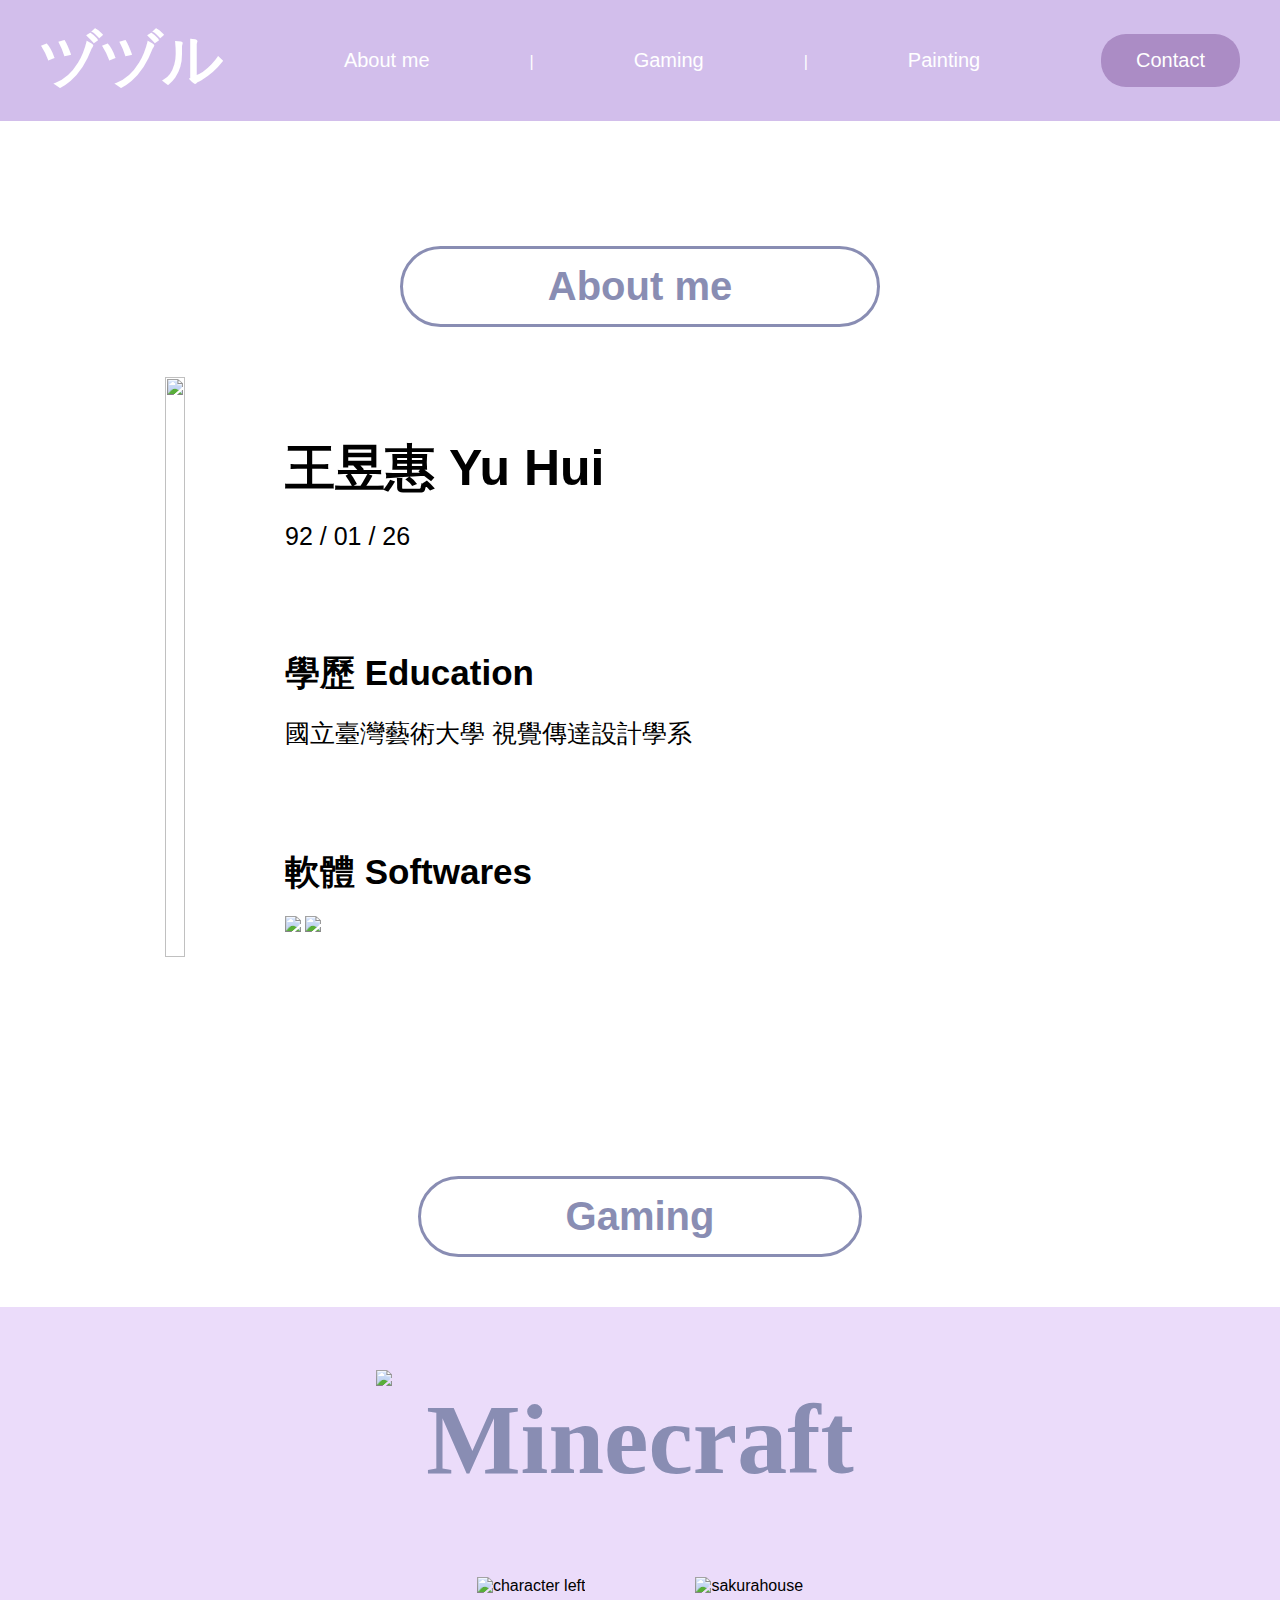
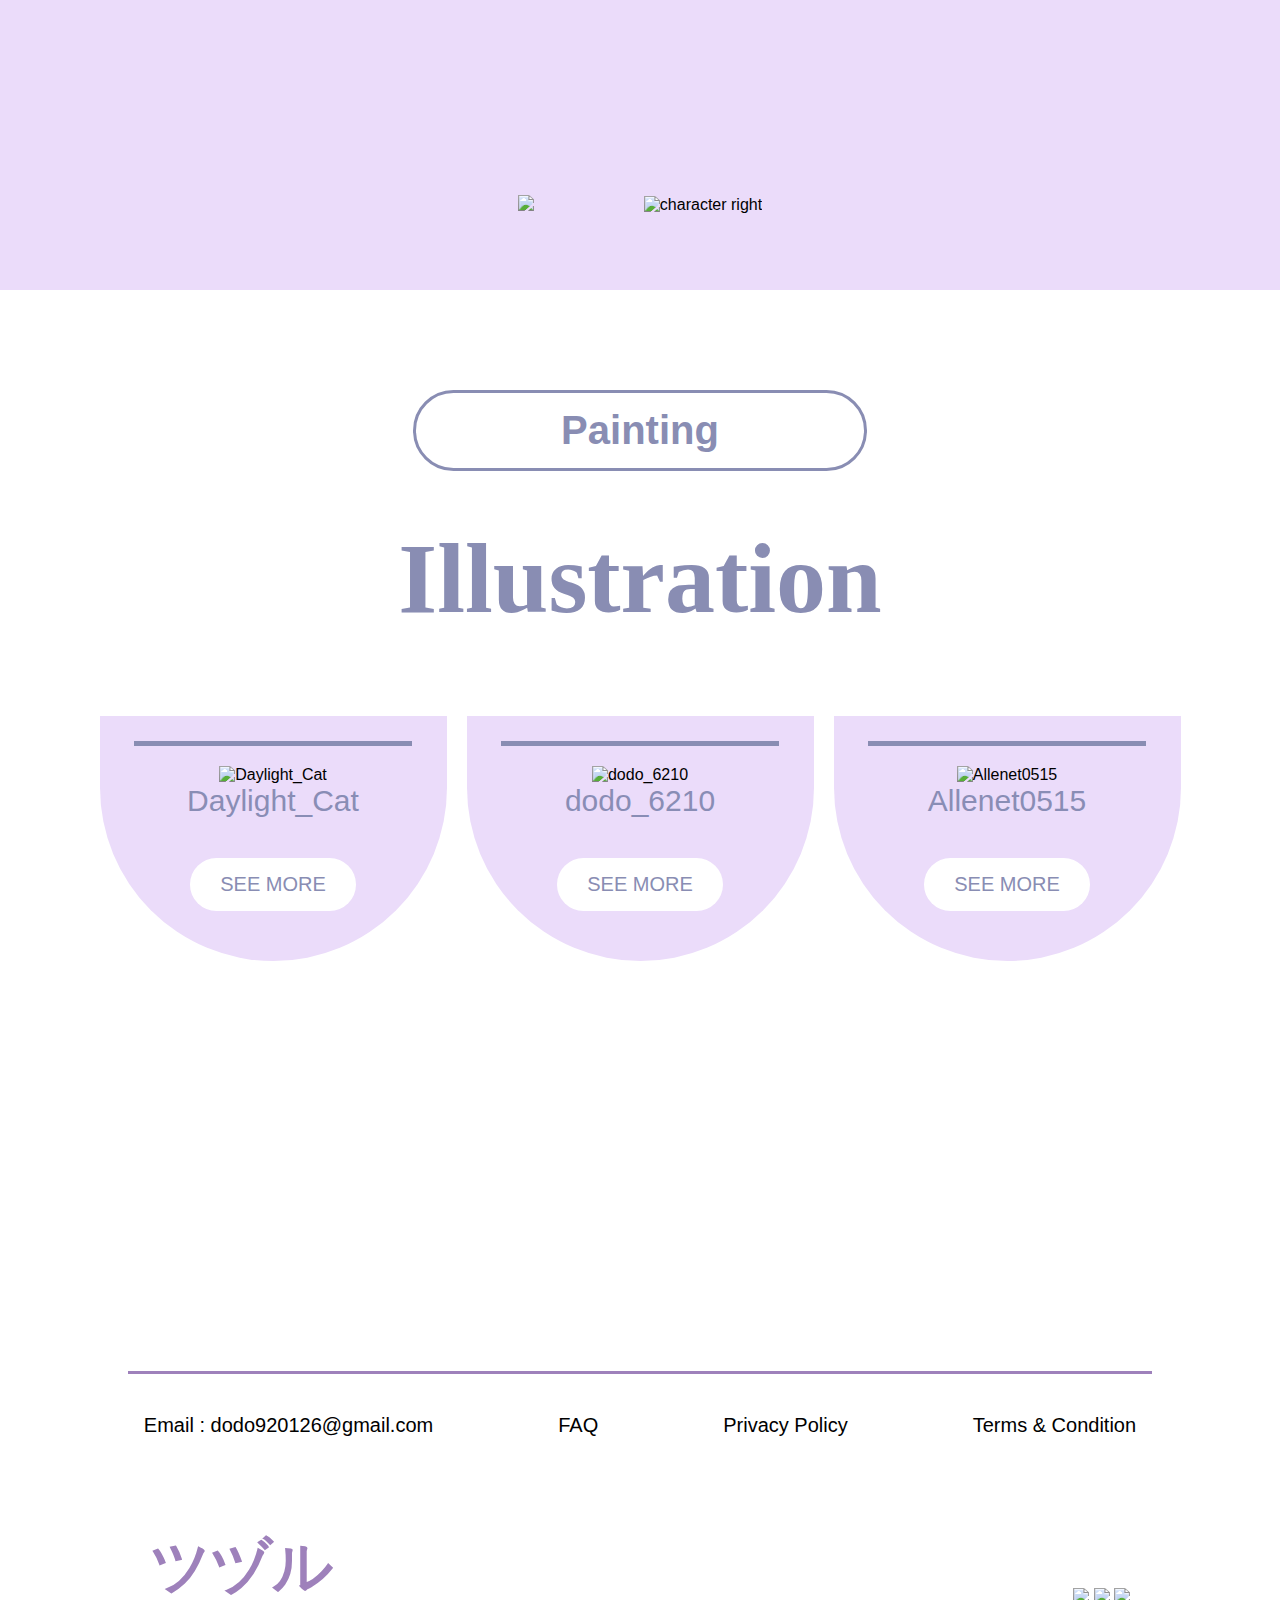
==== 11150618/index.html @ 2db4c96d "Add files via upload" ====
<!DOCTYPE html>
<html lang="en">
  <head>
    <meta charset="UTF-8" />
    <meta name="viewport" content="width=device-width, initial-scale=1.0" />
    <title>嘟嘟嚕ヅヅル</title>
    <link rel="stylesheet" href="style.css" />
  </head>
  <body>
    <nav class="navbar">
      <div class="logo">ヅヅル</div>
      <ul class="nav-links">
        <li><a href="#">About me</a></li>
        <li><a href="#">Gaming</a></li>
        <li><a href="#">Painting</a></li>
      </ul>
      <button class="contact-button">Contact</button>
    </nav>
    <section class="about-me">
      <div class="about-header">About me</div>
      <div class="about-content">
        <div class="profile-image"><img src="/img/QQdodo.jpg" /></div>
        <div class="info">
          <h1>王昱惠 Yu Hui</h1>
          <p>92 / 01 / 26</p>
          <div class="education">
            <h2>學歷 Education</h2>
            <p>國立臺灣藝術大學 視覺傳達設計學系</p>
          </div>
          <div class="softwares">
            <h2>軟體 Softwares</h2>
            <div class="software-icons">
              <img src="/img/word.png" />
              <img src="/img/excel.png" />
            </div>
          </div>
        </div>
      </div>
    </section>
    <section class="gaming">
      <div class="game-header">Gaming</div>
      <div class="content">
        <hi class="title">Minecraft</hi>
        <div class="image-groups">
          <div class="image-group">
            <div class="character">
              <img src="/img/skin1.png" alt="character left" />
            </div>
            <div class="main-image">
              <img src="/img/sakurahouse.png" alt="sakurahouse" />
            </div>
          </div>
          <div class="image-group">
            <div class="main-image">
              <img src="/img/nighthouse.png" />
            </div>
            <div class="character">
              <img src="/img/skin2.png" alt="character right" />
            </div>
          </div>
        </div>
        <div class="cat">
          <img src="/img/cat.png" />
        </div>
      </div>
    </section>
    <section class="illustration">
      <div class="illust-header">Painting</div>
      <div class="illust-title">Illustration</div>
      <div class="card-container">
        <div class="card">
          <img src="/img/Daylight_Cat.jpg" alt="Daylight_Cat" />
          <p>Daylight_Cat</p>
          <button>SEE MORE</button>
        </div>
        <div class="card">
          <img src="/img/dodo_6210.jpg" alt="dodo_6210" />
          <p>dodo_6210</p>
          <button>SEE MORE</button>
        </div>
        <div class="card">
          <img src="/img/Allenet0615.jpg" alt="Allenet0515" />
          <p>Allenet0515</p>
          <button>SEE MORE</button>
        </div>
      </div>
    </section>
    <footer class="footer">
      <div class="footer-line"></div>
      <div class="footer-content">
        <nav class="footer-nav">
          <p><a href="#">Email : dodo920126@gmail.com</a></p>
          <p><a href="#">FAQ</a></p>
          <p><a href="#">Privacy Policy</a></p>
          <p><a href="#">Terms & Condition</a></p>
        </nav>
      </div>
      <div class="footer2">
        <div class="footer-logo">
          <p>ツヅル</p>
        </div>
        <div class="footer-social">
          <a href="#"><img src="/img/Instagram.png" /></a>
          <a href="#"><img src="/img/Facebook.png" /></a>
          <a href="#"><img src="/img/LINE.png" /></a>
        </div>
      </div>
    </footer>
  </body>
</html>
---- 11150618/style.css ----
* {
  box-sizing: border-box;
}
body {
  margin: 0;
  font-family: Arial, sans-serif;
}
.navbar {
  display: flex;
  align-items: center;
  justify-content: space-between;
  padding: 20px 40px;
  background-color: #d2beeb;
}
.logo {
  font-size: 60px;
  font-weight: bold;
  color: #fff;
}
.nav-links {
  list-style: none;
  display: flex;
  gap: 100px;
  padding: 0;
}
.nav-links li {
  display: inline;
}
.nav-links a {
  text-decoration: none;
  color: #fff;
  font-size: 20px;
}
.nav-links li:not(:last-child)::after {
  content: "|";
  margin-left: 100px;
  color: #fff;
}
.contact-button {
  background-color: #ab8cc5;
  color: #fff;
  border: 0;
  padding: 15px 35px;
  border-radius: 25px;
  font-size: 20px;
}
.contact-button:hover {
  background-color: #9c7cb5;
}
.about-me {
  margin-top: 125px;
  display: flex;
  flex-direction: column;
  align-items: center;
}
.about-header {
  font-size: 40px;
  font-weight: bold;
  border: 3px solid #898db3;
  border-radius: 50px;
  padding: 15px 145px;
  color: #898db3;
  margin-bottom: 50px;
}
.about-content {
  display: flex;
  gap: 100px;
  align-items: center;
  align-self: stretch;
  background-color: #fff;
  padding-left: 165px;
}
.profile-image img {
  width: 100%;
  height: 580px;
  object-fit: cover;
}
.info {
  display: flex;
  flex-direction: column;
  gap: 70px;
}
h1 {
  font-size: 50px;
  margin-bottom: -50px;
}
p {
  font-size: 25px;
  margin: 0;
}
.education h2,
.softwares h2 {
  font-size: 35px;
  margin-bottom: 20px;
}
.softwares-icon {
  display: flex;
  gap: 10px;
}
.icon img {
  width: 100%;
  height: 80px;
}
.gaming {
  margin-top: 215px;
  text-align: center;
  position: relative;
}
.game-header {
  font-size: 40px;
  font-weight: bold;
  color: #898db3;
  border: 3px solid #898db3;
  border-radius: 50px;
  display: inline-block;
  padding: 15px 145px;
  margin-bottom: 50px;
}
.content {
  background-color: #ebdcfa;
  padding: 75px 95px;
}
.title {
  font-size: 100px;
  font-family: serif;
  font-weight: bold;
  color: #898db3;
  margin-bottom: 80px;
}
.image-groups {
  display: flex;
  flex-direction: column;
  justify-content: center;
  align-items: center;
  gap: 120px;
}
.image-group {
  display: flex;
  align-items: center;
  justify-content: center;
  gap: 110px;
  margin-top: 80px;
}
.main-image img {
  width: 750px;
  height: auto;
}
.character img {
  width: 225px;
  height: auto;
}
.cat {
  position: absolute;
  left: 30%;
  bottom: 500px;
  transform: translateX(-50%);
}
.cat img {
  width: 300px;
  height: auto;
}
.illustration {
  text-align: center;
  margin-top: 100px;
}
.illust-header {
  font-size: 40px;
  font-weight: bold;
  color: #898db3;
  border: 3px solid #898db3;
  border-radius: 50px;
  display: inline-block;
  padding: 15px 145px;
  margin-bottom: 50px;
}
.illust-title {
  font-size: 100px;
  font-family: serif;
  font-weight: bold;
  color: #898db3;
  margin-bottom: 80px;
}
.card-container {
  display: flex;
  flex-direction: row;
  justify-content: center;
  gap: 20px;
}
.card {
  background-color: #ebdcfa;
  border-radius: 0 0 233px 233px;
  padding: 50px 25px;
  width: 347px;
  text-align: center;
  position: relative;
}
.card::before {
  content: "";
  position: absolute;
  top: 25px;
  left: 10%;
  width: 80%;
  height: 5px; /* 線條高度 */
  background-color: #898db3;
}
.card img {
  width: 100%;
}
.card p {
  font-size: 30px;
  color: #898db5;
  margin: 0 0 40px 0;
}
.card button {
  background-color: #fff;
  color: #898db3;
  border: none;
  border-radius: 35px;
  padding: 15px 30px;
  font-size: 20px;
}
.card button:hover {
  background-color: #d2beeb;
  color: #fff;
}
.footer {
  margin-top: 410px;
  margin-bottom: 90px;
  text-align: center;
}
.footer-line {
  width: 80%;
  height: 3px;
  background-color: #9e81bb;
  margin: 40px auto;
}
.footer-content {
  display: flex;
  justify-content: space-around;
  gap: 130px;
}
.footer-content p {
  margin: 0;
  font-size: 20px;
}
.footer-nav {
  display: flex;
  justify-content: center;
  gap: 125px;
}
.footer-nav a {
  text-decoration: none;
  color: #000;
}
.footer2 {
  display: flex;
  flex-direction: row;
  margin-top: 90px;
  justify-content: space-between;
  padding: 0 150px;
  align-items: end;
}
.footer-logo p {
  font-size: 60px;
  color: #9e81bb;
  font-weight: bold;
}
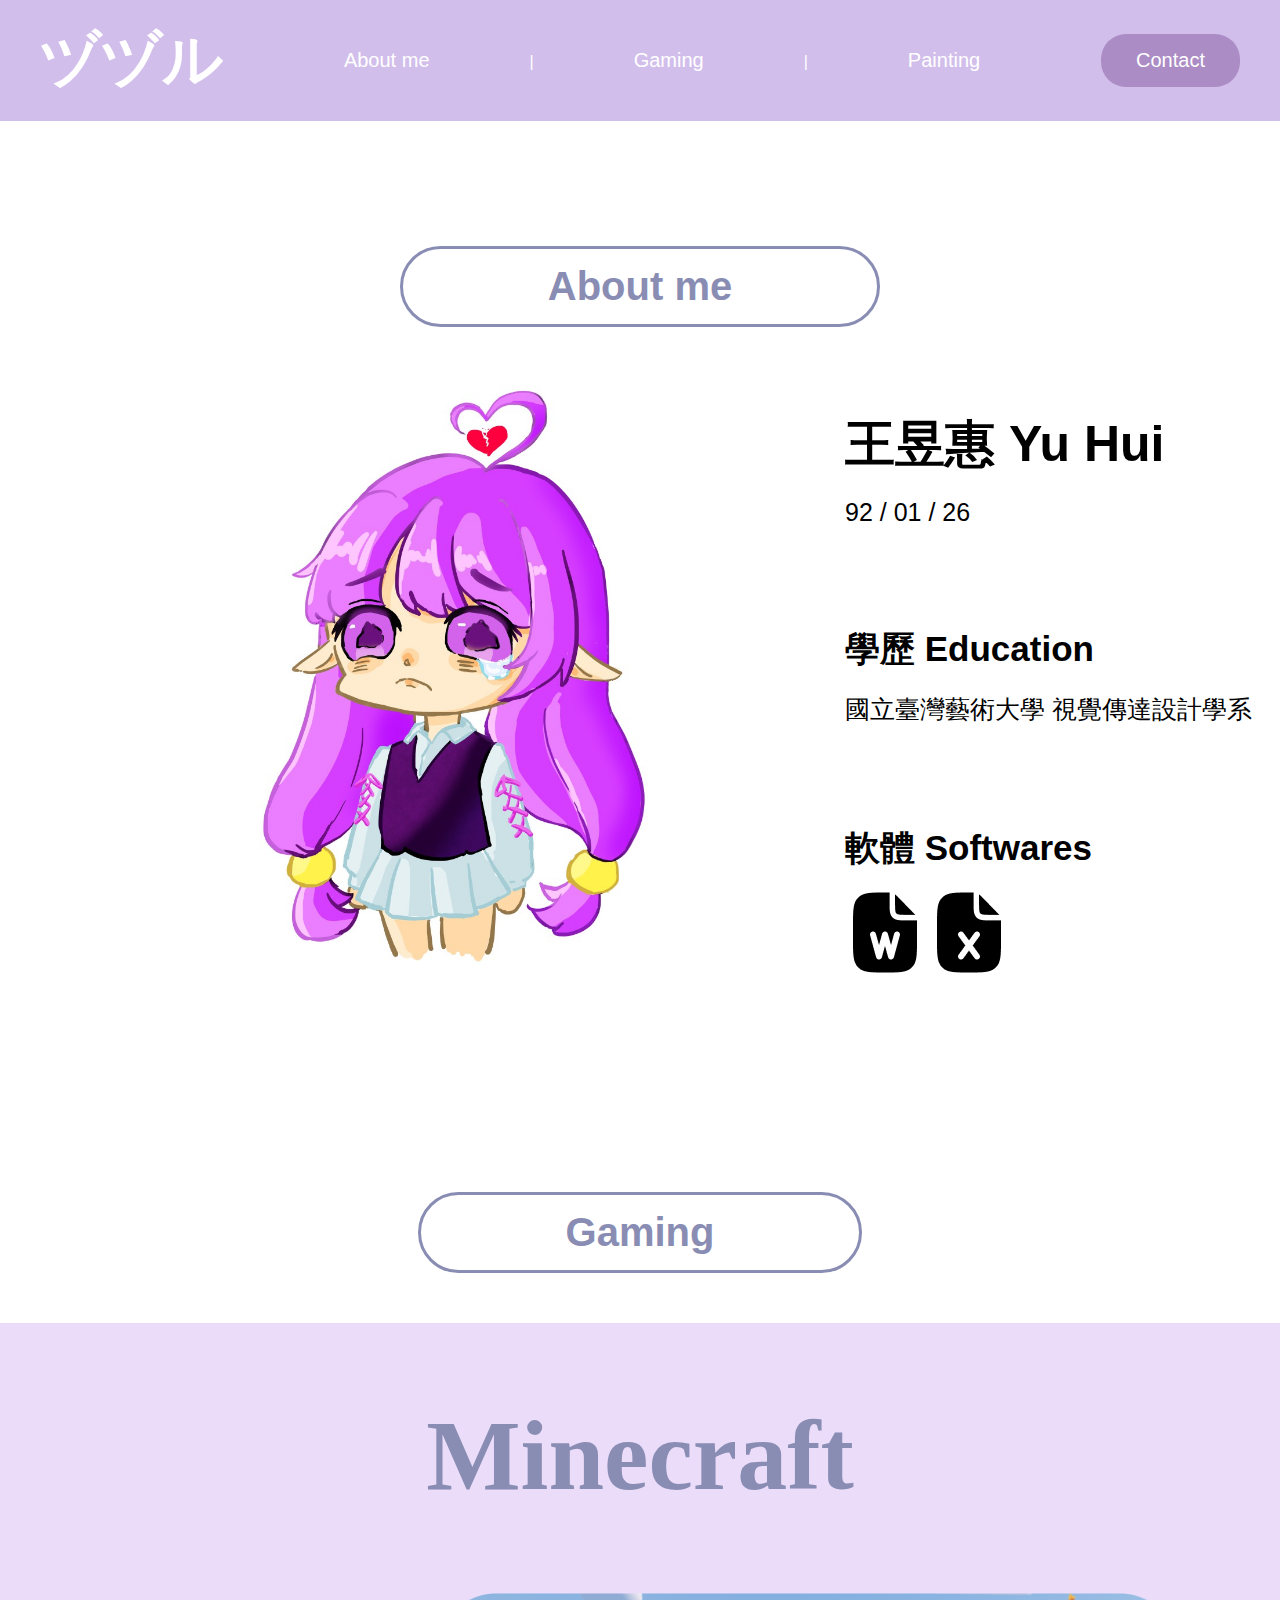
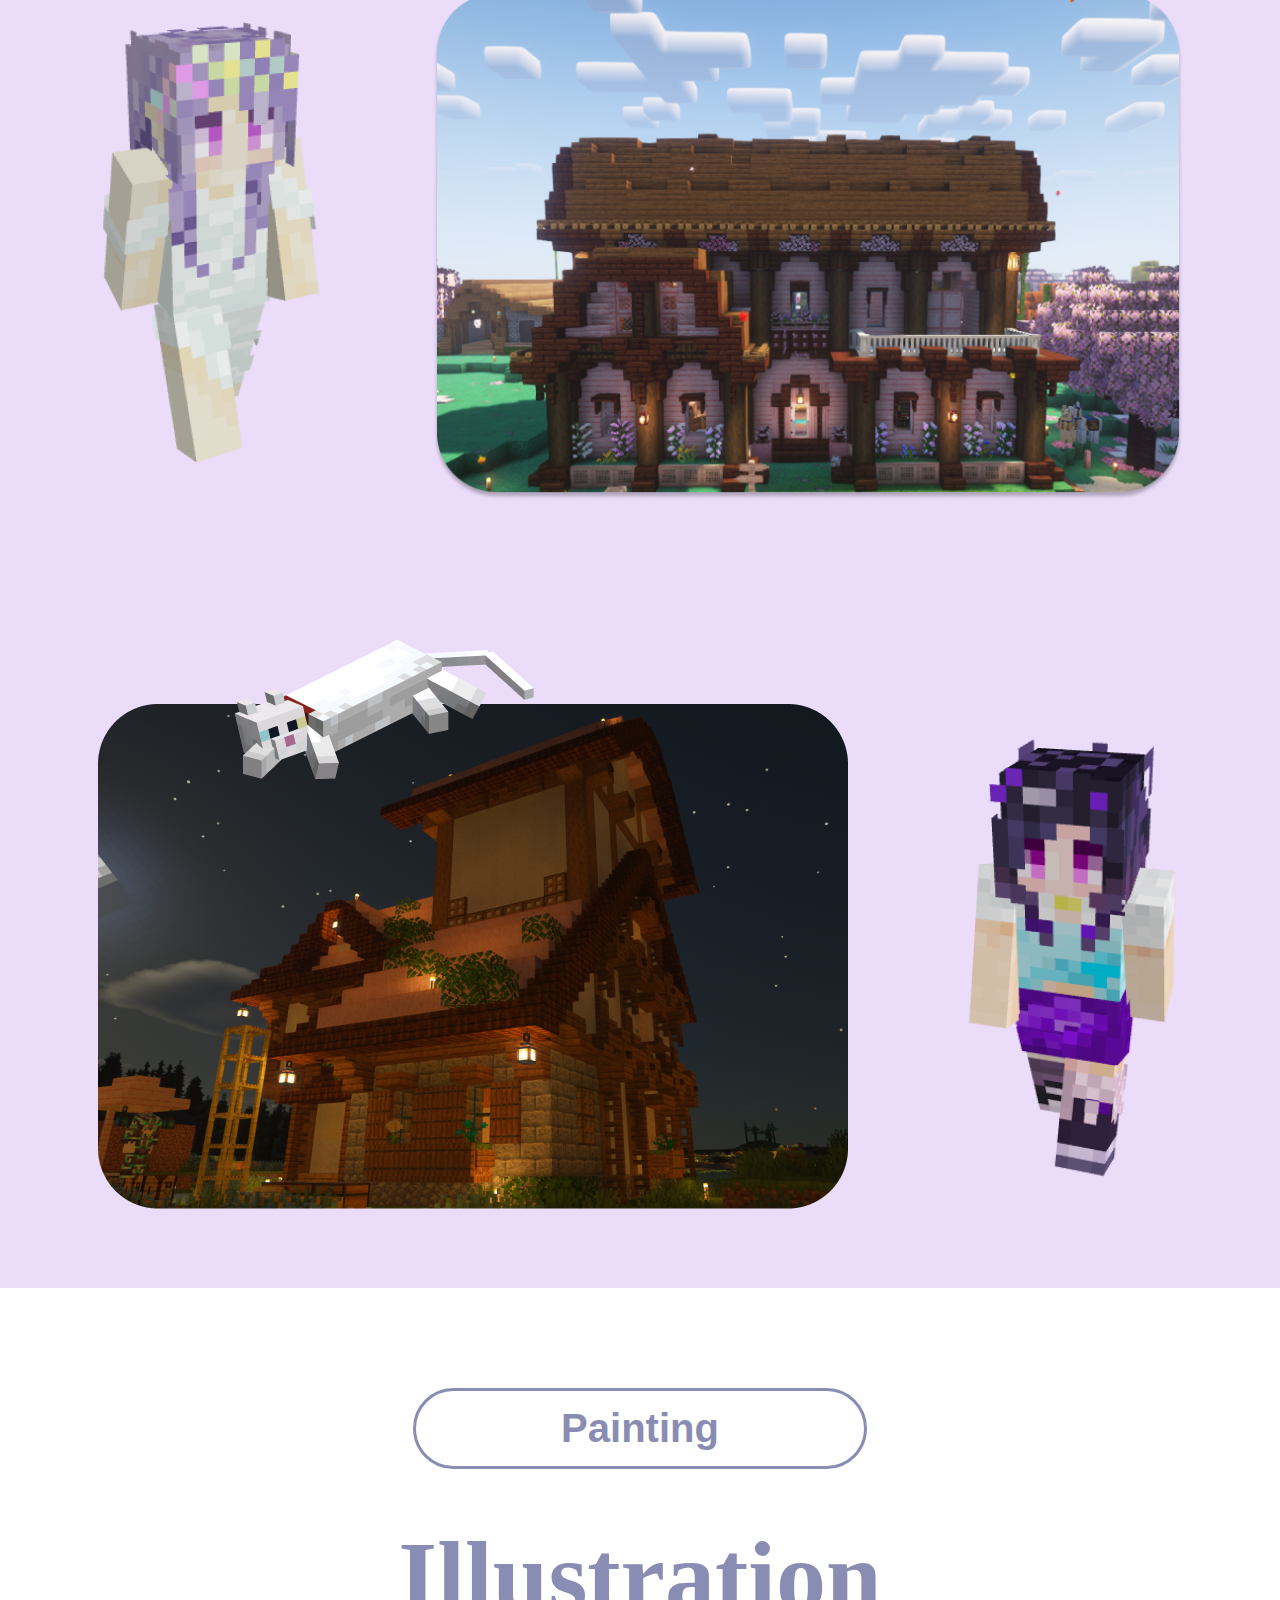
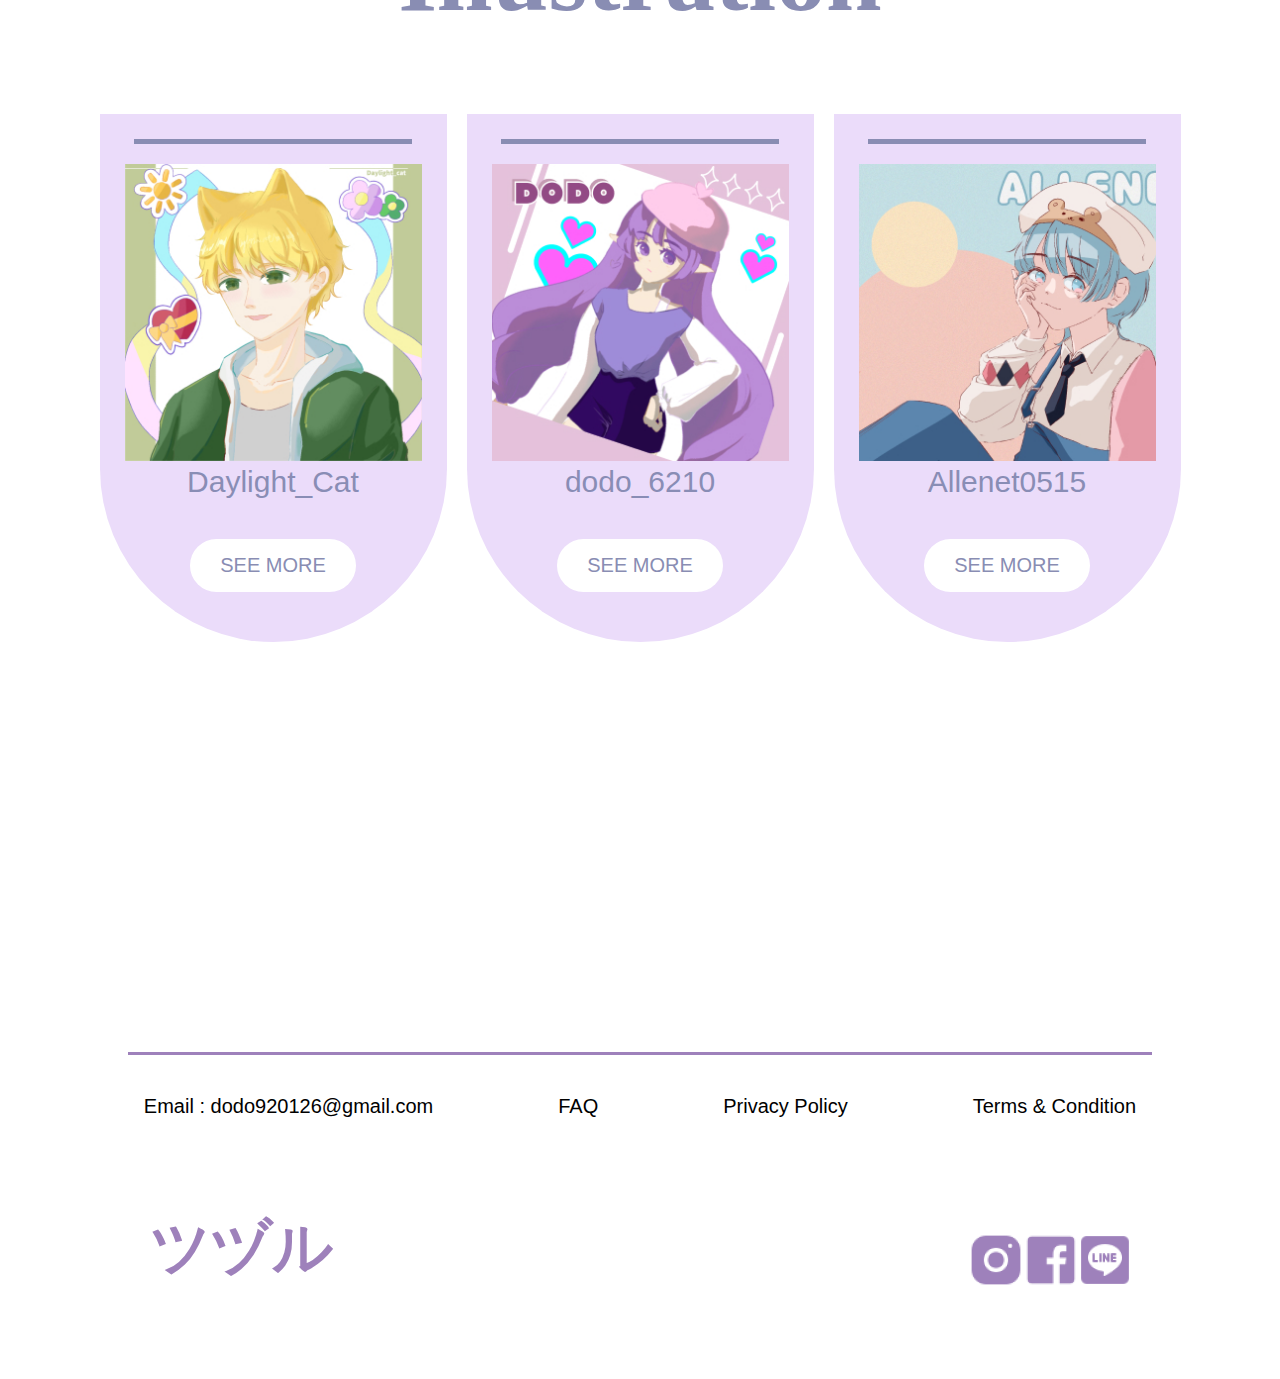
==== commit e1cbea46: "Update index.html" ====
--- a/11150618/index.html
+++ b/11150618/index.html
@@ -19,7 +19,7 @@
     <section class="about-me">
       <div class="about-header">About me</div>
       <div class="about-content">
-        <div class="profile-image"><img src="/img/QQdodo.jpg" /></div>
+        <div class="profile-image"><img src="img/QQdodo.jpg" /></div>
         <div class="info">
           <h1>王昱惠 Yu Hui</h1>
           <p>92 / 01 / 26</p>
@@ -30,8 +30,8 @@
           <div class="softwares">
             <h2>軟體 Softwares</h2>
             <div class="software-icons">
-              <img src="/img/word.png" />
-              <img src="/img/excel.png" />
+              <img src="img/word.png" />
+              <img src="img/excel.png" />
             </div>
           </div>
         </div>
@@ -44,23 +44,23 @@
         <div class="image-groups">
           <div class="image-group">
             <div class="character">
-              <img src="/img/skin1.png" alt="character left" />
+              <img src="img/skin1.png" alt="character left" />
             </div>
             <div class="main-image">
-              <img src="/img/sakurahouse.png" alt="sakurahouse" />
+              <img src="img/sakurahouse.png" alt="sakurahouse" />
             </div>
           </div>
           <div class="image-group">
             <div class="main-image">
-              <img src="/img/nighthouse.png" />
+              <img src="img/nighthouse.png" />
             </div>
             <div class="character">
-              <img src="/img/skin2.png" alt="character right" />
+              <img src="img/skin2.png" alt="character right" />
             </div>
           </div>
         </div>
         <div class="cat">
-          <img src="/img/cat.png" />
+          <img src="img/cat.png" />
         </div>
       </div>
     </section>
@@ -69,17 +69,17 @@
       <div class="illust-title">Illustration</div>
       <div class="card-container">
         <div class="card">
-          <img src="/img/Daylight_Cat.jpg" alt="Daylight_Cat" />
+          <img src="img/Daylight_Cat.jpg" alt="Daylight_Cat" />
           <p>Daylight_Cat</p>
           <button>SEE MORE</button>
         </div>
         <div class="card">
-          <img src="/img/dodo_6210.jpg" alt="dodo_6210" />
+          <img src="img/dodo_6210.jpg" alt="dodo_6210" />
           <p>dodo_6210</p>
           <button>SEE MORE</button>
         </div>
         <div class="card">
-          <img src="/img/Allenet0615.jpg" alt="Allenet0515" />
+          <img src="img/Allenet0615.jpg" alt="Allenet0515" />
           <p>Allenet0515</p>
           <button>SEE MORE</button>
         </div>
@@ -100,9 +100,9 @@
           <p>ツヅル</p>
         </div>
         <div class="footer-social">
-          <a href="#"><img src="/img/Instagram.png" /></a>
-          <a href="#"><img src="/img/Facebook.png" /></a>
-          <a href="#"><img src="/img/LINE.png" /></a>
+          <a href="#"><img src="img/Instagram.png" /></a>
+          <a href="#"><img src="img/Facebook.png" /></a>
+          <a href="#"><img src="img/LINE.png" /></a>
         </div>
       </div>
     </footer>
